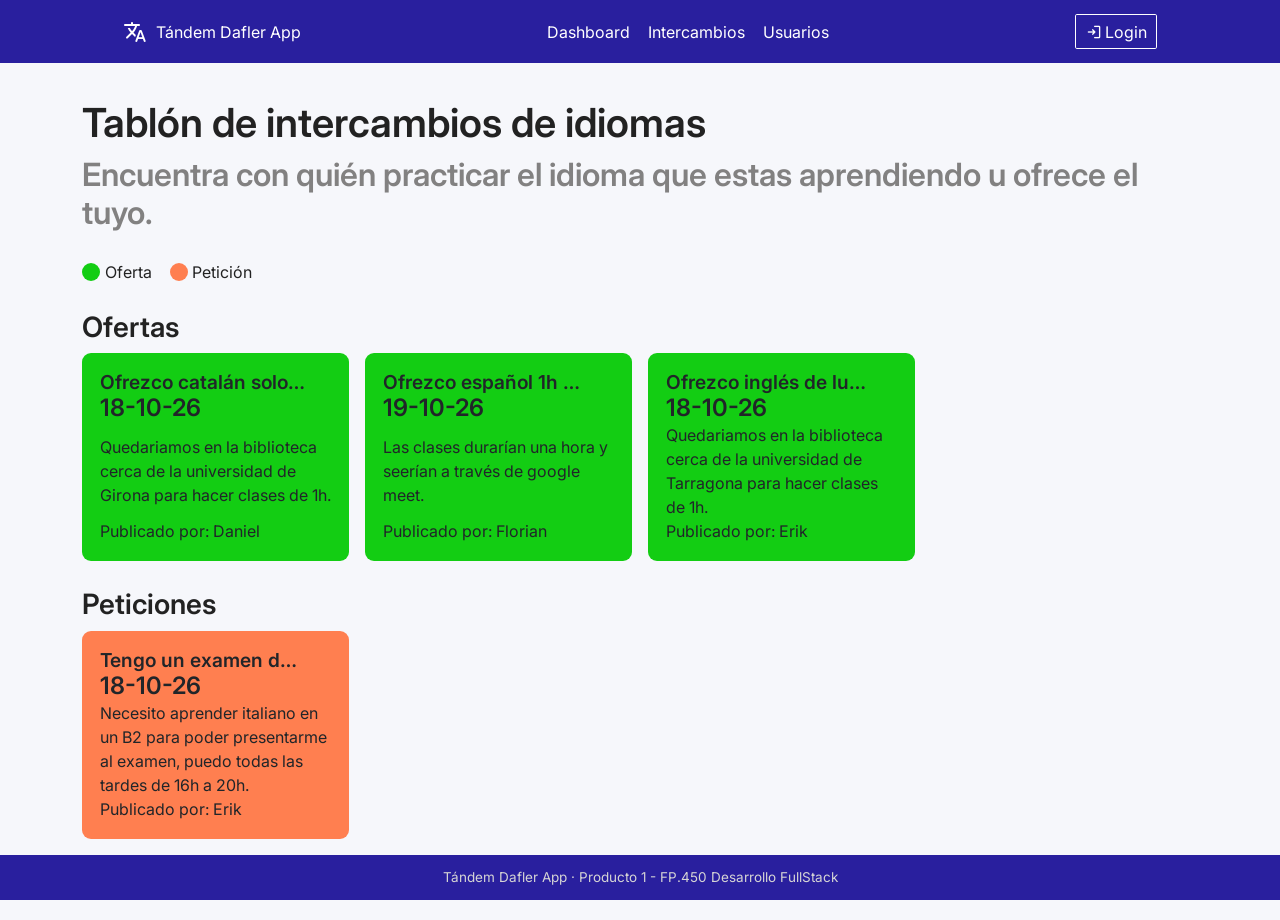
==== index.html @ 45b936b5 "first commit" ====
<!DOCTYPE html>
<html lang="es">
<head>
    <meta charset="UTF-8">
    <meta name="viewport" content="width=device-width, initial-scale=1.0">
    <title>Dafler - Dashboard</title>

    <link rel="stylesheet" href="https://cdn.jsdelivr.net/npm/bootstrap@5.3.8/dist/css/bootstrap.min.css">

    <!-- Estilos de css -->
    <link rel="stylesheet" href="css/header.css">
    <link rel="stylesheet" href="css/styles.css">
    <link rel="stylesheet" href="css/footer.css">

    <!-- Estilos externos -->
     <link rel="stylesheet" href="https://fonts.googleapis.com/css2?family=Material+Symbols+Rounded:opsz,wght,FILL,GRAD@20..48,100..700,0..1,-50..200" />
     <link rel="stylesheet" href="https://fonts.googleapis.com/css2?family=Inter:wght@400;600&display=swap"/>
</head>
<body>
    
    <header>
        <div class="logo-box"> 
            <a href="index.html">
                <span id="logo-img" class="material-symbols-rounded">translate</span>
                <div id="logo-text">Tándem Dafler App</div>
            </a>
        </div>

        <div class="nav-box">
            <ul><li><a href="index.html">Dashboard</a></li></ul>
            <ul><li><a href="exchanges.html">Intercambios</a></li></ul>
            <ul><li><a href="users.html">Usuarios</a></li></ul>
        </div>

        <div class="login-btn-box">
            <a href="login.html"><button>
                <span id="logo-img" class="material-symbols-rounded">login</span>
                <p>Login</p>
            </button></a>
        </div>
    </header>

    <main>
        <div class="main-content container">
            <div class="main-content-header">
                <h1>Tablón de intercambios de idiomas</h1>
                <h2>Encuentra con quién practicar el idioma que estas aprendiendo u ofrece el tuyo.</h2>
            </div>
            <div class="main-content-index">
                <div class="main-content-index-text">
                    <div class="dot offer"></div>
                    <p>Oferta</p>
                </div>
                <div class="main-content-index-text">
                    <div class="dot petition"></div>
                    <p>Petición</p>
                </div>
            </div>
            <div class="main-content-slider">
                <div class="slider-header">
                    <h3>Ofertas</h3>
                </div>
                <div id="offers-cards" class="slider-cards-content row g-3"></div>
            </div>

            <div class="main-content-slider">
                <div class="slider-header">
                    <h3>Peticiones</h3>
                </div>
                <div id="petitions-cards" class="slider-cards-content row g-3"></div>
            </div>
        </div>
    </main>

    <footer>
        <p>Tándem Dafler App · Producto 1 - FP.450 Desarrollo FullStack</p>
    </footer>

  <script type="module" src="js/dashboard.js"></script>
</body>
</html>
---- css/header.css ----
header{
    position: fixed;

    width: 100%;
    height: 7vh;

    background-color: var(--element-background-color);

    display: flex;
    align-items: center;
    justify-content: space-around;
}

/* Parte del logo del header (izquierda) */
.logo-box a{
    display: flex;
    align-items: center;
    justify-content: center;

    gap: 1vh;

    color: white;
    text-decoration: none;
}

/* Parte de los enlaces del header (centro) */
.nav-box{
    display: flex;
    gap: 2vh;
}

.nav-box ul li{
    list-style: none;
}

.nav-box ul li a{
    text-decoration: none;
    color: white;

    border-bottom: 0;

    transition: 0.2s;
}

.nav-box ul li a:hover{
    transition: 0.2;
    border-bottom: 3px solid white;
}

/* Parte del botón de login del header (derecha) */
.login-btn-box a{
    text-decoration: none;
}

.login-btn-box a button{
    cursor: pointer;

    display: flex;
    align-items: center;

    gap: 0.2vh;

    background-color: transparent;

    border: 1px solid white;
    border-radius: 0.2vh;

    padding: 0.5vh 1vh;

    color: white;

    transition: 0.2s ease;
}

.login-btn-box a button span{
    font-size: 2vh;
}

/* Animación del botón de login del header */
.login-btn-box a button:hover{
    transition: 0.2s ease;
    background-color: white;
    color: black;
}
---- css/styles.css ----
:root {
  --background-color: #f6f7fb;
  --text-color: #222;
  --subtext-color: rgb(214, 213, 213);
  --subtitle-color: rgb(130, 129, 129);
  --element-background-color: rgb(41, 31, 158); 

  --offer-color: rgb(19, 205, 19);
  --petition-color: coral;
}

* {
  padding: 0;
  margin: 0;

  font-family: 'Inter', system-ui, sans-serif;
}

h1, h2, h3, h4, h5, p, ul {
  margin: 0;
  padding: 0;
}

/* Estilos de titulos */
h1, h2, h3, h4, h5 {
  font-weight: 600;
}

body {
  background-color: var(--background-color);
  color: var(--text-color);

  min-height: 100vh;
}

/* Contenido principal */
main {
  padding: 11vh 0 9vh;
}

.main-content{
  display: flex;
  flex-direction: column;

  gap: 3vh;
}

.main-content-header{
  display: flex;
  flex-direction: column;

  gap: 1vh;
}

.main-content-header h2{
  color: var(--subtitle-color);
}

.main-content-index{
  display: flex;
  align-items: center;
  justify-content: start;

  gap: 2vh;
}

.main-content-index-text{
  display: flex;
  align-items: center;

  gap: 0.5vh;
}

.dot{
  width: 2vh;
  height: 2vh;

  border-radius: 50%;
}

.dot.offer{
  background-color: var(--offer-color);
}

.dot.petition{
  background-color: var(--petition-color);
}

.main-content-slider{
  display: flex;
  flex-direction: column;
  justify-content: start;

  gap: 1vh;

  width: 100%;
}

.card{
  height: 100%;
  min-height: 12rem;
  border: 0;

  display: flex;
  flex-direction: column;
  justify-content: space-between;

  padding: 2vh;

  border-radius: 1vh;
}

.card.offer{
  background-color: var(--offer-color);
}

.card.petition{
  background-color: var(--petition-color);
}

.card .card-header{
  padding: 0;
  background: none;
  border: 0;
}

.card-header h3{
  font-size: 1.2rem;
  overflow: hidden;
  white-space: nowrap;
  text-overflow: ellipsis;
  max-width: 90%;
}

.card-description{
  overflow: hidden;
  display: -webkit-box;
  -webkit-line-clamp: 4;
  -webkit-box-orient: vertical;
}
---- css/footer.css ----
footer{
    position: fixed;
    bottom: 0;

    width: 100%;
    height: 5vh;

    background-color: var(--element-background-color);

    display: flex;
    align-items: center;
    justify-content: center;
}

footer p{
    color: var(--subtext-color);
    font-size: 1.5vh;
}
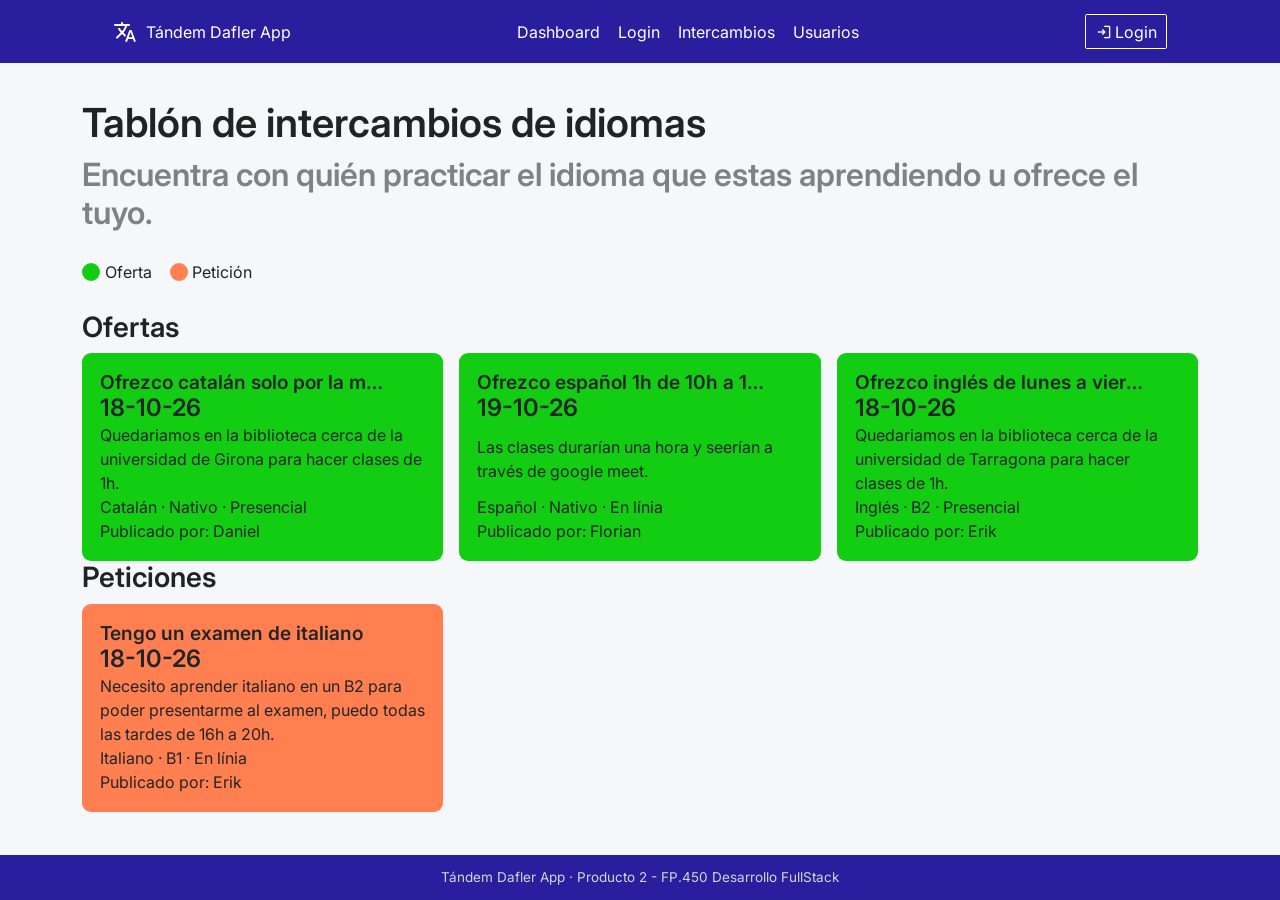
==== commit 2b895137: "mostramos los intercambios persistentes en el Dashboard" ====
--- a/index.html
+++ b/index.html
@@ -1,5 +1,6 @@
 <!DOCTYPE html>
 <html lang="es">
+
 <head>
     <meta charset="UTF-8">
     <meta name="viewport" content="width=device-width, initial-scale=1.0">
@@ -13,13 +14,15 @@
     <link rel="stylesheet" href="css/footer.css">
 
     <!-- Estilos externos -->
-     <link rel="stylesheet" href="https://fonts.googleapis.com/css2?family=Material+Symbols+Rounded:opsz,wght,FILL,GRAD@20..48,100..700,0..1,-50..200" />
-     <link rel="stylesheet" href="https://fonts.googleapis.com/css2?family=Inter:wght@400;600&display=swap"/>
+    <link rel="stylesheet"
+        href="https://fonts.googleapis.com/css2?family=Material+Symbols+Rounded:opsz,wght,FILL,GRAD@20..48,100..700,0..1,-50..200" />
+    <link rel="stylesheet" href="https://fonts.googleapis.com/css2?family=Inter:wght@400;600&display=swap" />
 </head>
+
 <body>
-    
+
     <header>
-        <div class="logo-box"> 
+        <div class="logo-box">
             <a href="index.html">
                 <span id="logo-img" class="material-symbols-rounded">translate</span>
                 <div id="logo-text">Tándem Dafler App</div>
@@ -27,17 +30,31 @@
         </div>
 
         <div class="nav-box">
-            <ul><li><a href="index.html">Dashboard</a></li></ul>
-            <ul><li><a href="exchanges.html">Intercambios</a></li></ul>
-            <ul><li><a href="users.html">Usuarios</a></li></ul>
+            <ul>
+                <li><a href="index.html">Dashboard</a></li>
+            </ul>
+            <ul>
+                <li><a href="login.html">Login</a></li>
+            </ul>
+            <ul>
+                <li><a href="exchanges.html">Intercambios</a></li>
+            </ul>
+            <ul>
+                <li><a href="users.html">Usuarios</a></li>
+            </ul>
         </div>
 
         <div class="login-btn-box">
-            <a href="login.html"><button>
-                <span id="logo-img" class="material-symbols-rounded">login</span>
-                <p>Login</p>
-            </button></a>
-        </div>
+            <div class="login-btn-box">
+                <a href="login.html"><button>
+                        <span id="logo-img" class="material-symbols-rounded">login</span>
+                        <p>Login</p>
+                    </button></a>
+                <div id="user-name" class="d-none align-items-center gap-2 text-white">
+                    <i class="bi bi-person-circle fs-5"></i>
+                    <p id="user-name-text" class="mb-0"></p>
+                </div>
+            </div>
     </header>
 
     <main>
@@ -56,26 +73,34 @@
                     <p>Petición</p>
                 </div>
             </div>
-            <div class="main-content-slider">
-                <div class="slider-header">
-                    <h3>Ofertas</h3>
-                </div>
-                <div id="offers-cards" class="slider-cards-content row g-3"></div>
-            </div>
 
-            <div class="main-content-slider">
-                <div class="slider-header">
-                    <h3>Peticiones</h3>
-                </div>
-                <div id="petitions-cards" class="slider-cards-content row g-3"></div>
+            <div id="dashboard-error" class="alert alert-danger" role="alert" hidden>No se han podido cargar o guardar los intercambios.</div>
+
+            <div class="row g-4">
+                <section id="zone-available" class="col-12">
+                    <div class="main-content-slider">
+                        <div class="slider-header">
+                            <h3>Ofertas</h3>
+                        </div>
+                        <div id="offers-cards" class="slider-cards-content row g-3"></div>
+                    </div>
+
+                    <div class="main-content-slider">
+                        <div class="slider-header">
+                            <h3>Peticiones</h3>
+                        </div>
+                        <div id="petitions-cards" class="slider-cards-content row g-3"></div>
+                    </div>
+                </section>
             </div>
         </div>
     </main>
 
     <footer>
-        <p>Tándem Dafler App · Producto 1 - FP.450 Desarrollo FullStack</p>
+        <p>Tándem Dafler App · Producto 2 - FP.450 Desarrollo FullStack</p>
     </footer>
 
-  <script type="module" src="js/dashboard.js"></script>
+    <script type="module" src="js/dashboard.js"></script>
 </body>
+
 </html>
--- a/css/header.css
+++ b/css/header.css
@@ -81,4 +81,8 @@
     transition: 0.2s ease;
     background-color: white;
     color: black;
+}
+
+#user-name {
+    cursor: pointer;
 }
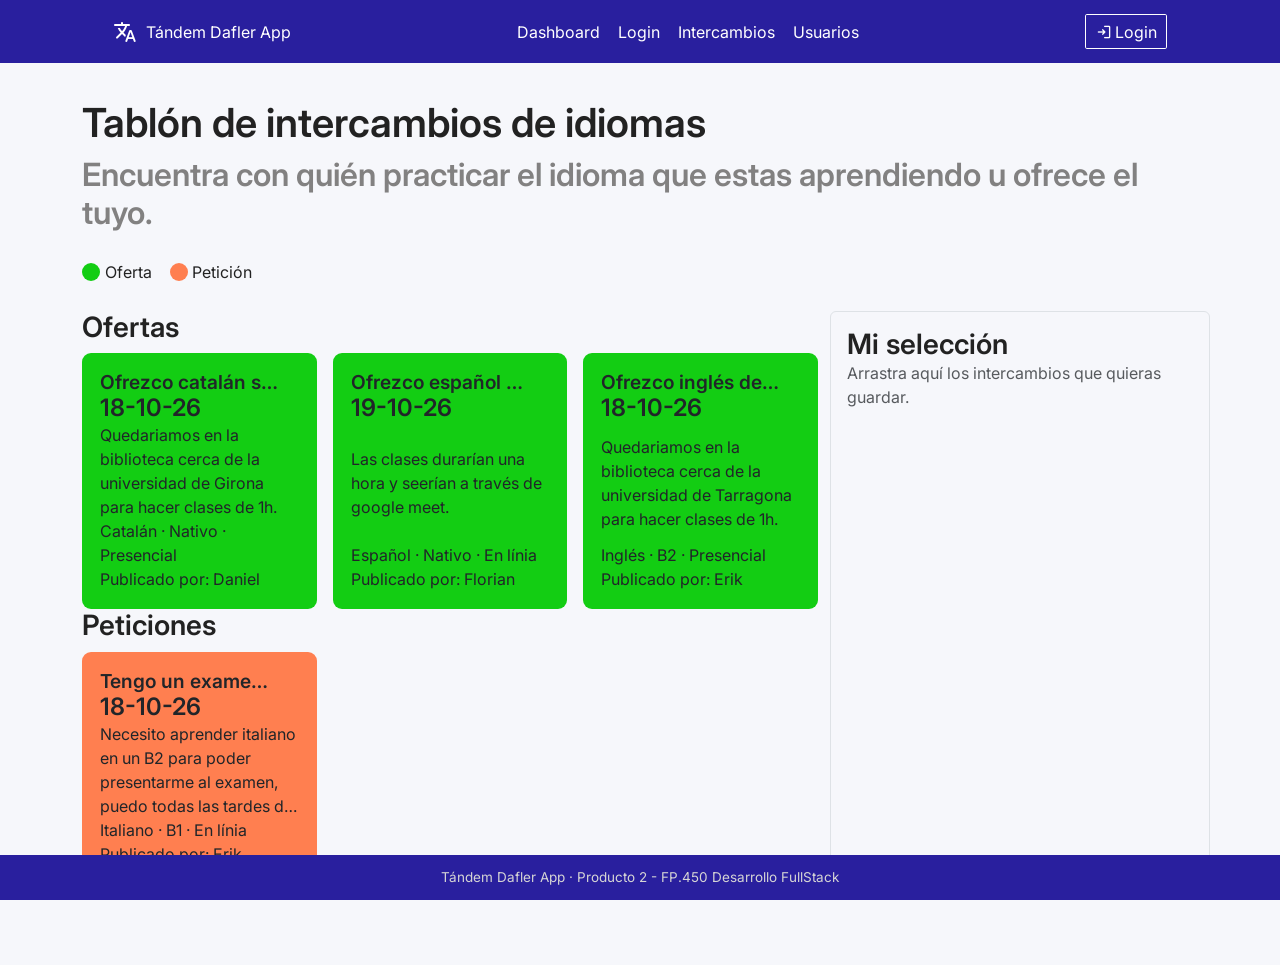
==== commit 9b23776e: "modificamos el HTML para hacer mi selección" ====
--- a/index.html
+++ b/index.html
@@ -77,7 +77,7 @@
             <div id="dashboard-error" class="alert alert-danger" role="alert" hidden>No se han podido cargar o guardar los intercambios.</div>
 
             <div class="row g-4">
-                <section id="zone-available" class="col-12">
+                <section id="zone-available" class="col-lg-8">
                     <div class="main-content-slider">
                         <div class="slider-header">
                             <h3>Ofertas</h3>
@@ -92,6 +92,13 @@
                         <div id="petitions-cards" class="slider-cards-content row g-3"></div>
                     </div>
                 </section>
+                <section id="zone-selection" class="col-lg-4 border rounded p-3">
+                    <div class="slider-header">
+                        <h3>Mi selección</h3>
+                    </div>
+                    <p id="selection-empty" class="text-muted">Arrastra aquí los intercambios que quieras guardar.</p>
+                    <div id="selection-cards" class="row g-3"></div>
+                </section>
             </div>
         </div>
     </main>
@@ -103,4 +110,4 @@
     <script type="module" src="js/dashboard.js"></script>
 </body>
 
-</html>+</html>
